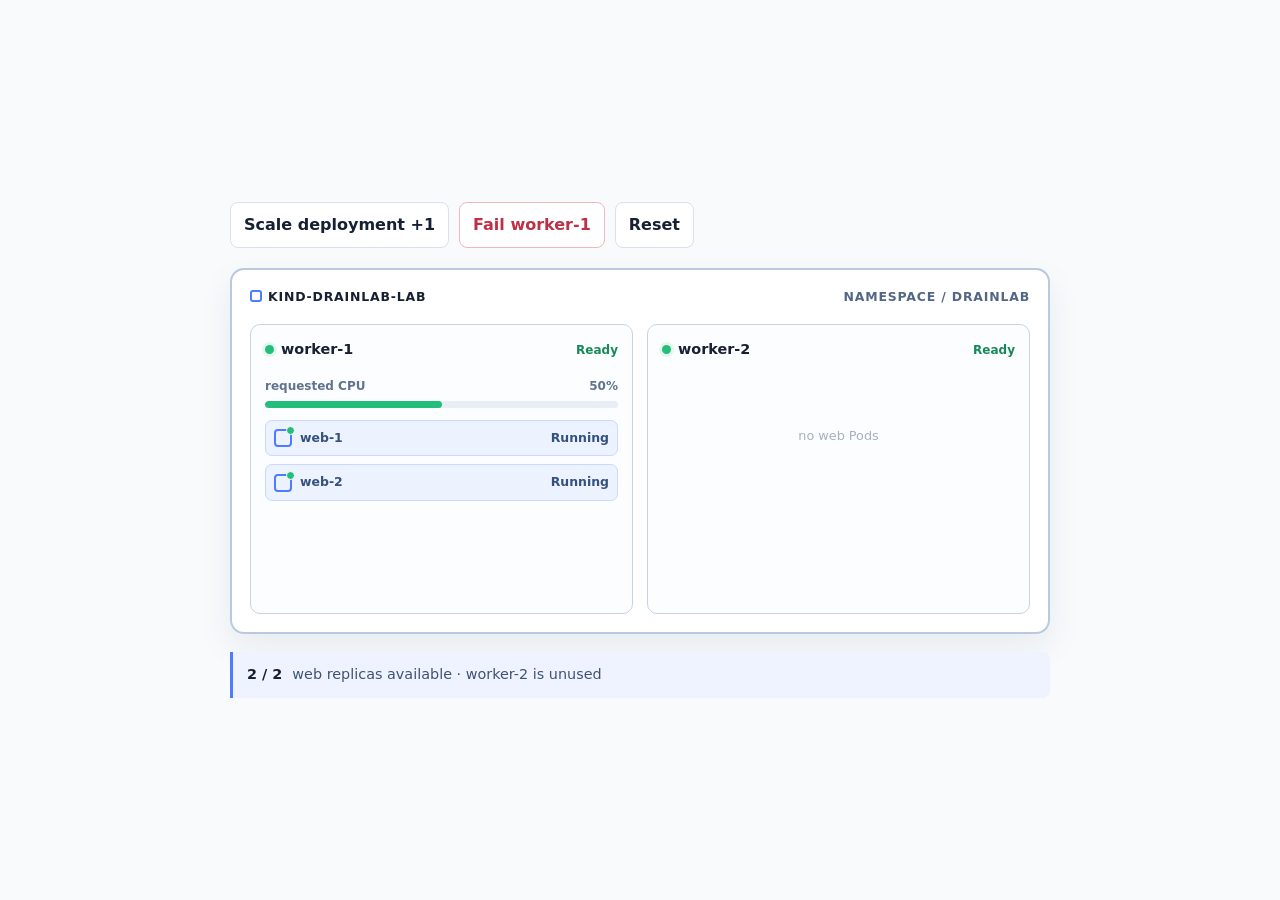
==== docs/lab-01/index.html @ 991c699e "feat: add Lab 01 GitHub Pages visual" ====
<!doctype html>
<html lang="en">
<head>
  <meta charset="utf-8">
  <meta name="viewport" content="width=device-width, initial-scale=1">
  <title>Two replicas are not automatically safe</title>
  <style>
    :root{--ink:#172033;--muted:#70809a;--line:#d9e1ec;--blue:#4f7cff;--blue-soft:#edf2ff;--green:#24bd7a;--red:#ef6074;--bg:#f8fafc}*{box-sizing:border-box}body{margin:0;min-height:100vh;display:grid;place-items:center;padding:32px;color:var(--ink);background:var(--bg);font:16px/1.5 Inter,ui-sans-serif,system-ui,sans-serif}main{width:min(820px,100%)}h1{margin:0;font-size:clamp(1.8rem,4vw,2.7rem);letter-spacing:-.055em}.sub{margin:5px 0 22px;color:var(--muted)}.controls{display:flex;flex-wrap:wrap;gap:10px;margin-bottom:20px}button{border:1px solid var(--line);border-radius:8px;padding:10px 13px;background:#fff;color:var(--ink);font:inherit;font-weight:720;cursor:pointer}button:hover{border-color:var(--blue);background:var(--blue-soft)}button.fail{border-color:#efb7c0;color:#bd3147}button.fail:hover{background:#fff0f2}button:disabled{opacity:.45;cursor:not-allowed}.cluster{padding:18px;border:2px solid #b9c9df;border-radius:14px;background:#fff;box-shadow:0 14px 35px rgba(31,47,73,.07)}.cluster-head{display:flex;justify-content:space-between;gap:12px;margin-bottom:17px;color:#526784;font-size:.78rem;font-weight:820;letter-spacing:.065em;text-transform:uppercase}.cluster-head strong{color:var(--ink)}.cluster-icon{display:inline-block;width:12px;height:12px;margin-right:6px;border:2px solid var(--blue);border-radius:3px;vertical-align:-1px}.nodes{display:grid;grid-template-columns:1fr 1fr;gap:14px}.node{min-height:290px;padding:14px;border:1.5px solid #c7d3e3;border-radius:10px;background:#fbfdff;transition:.25s}.node.failed{border-color:var(--red);background:#fff5f6;filter:saturate(.58)}.node-top{display:flex;align-items:center;justify-content:space-between;gap:8px}.node-name{display:flex;align-items:center;gap:7px;font-size:.9rem;font-weight:800}.node-dot{width:9px;height:9px;border-radius:50%;background:var(--green);box-shadow:0 0 0 3px #e5f8ef}.failed .node-dot{background:var(--red);box-shadow:0 0 0 3px #ffeaed}.node-state{color:#178957;font-size:.75rem;font-weight:750}.failed .node-state{color:#ca3c50}.load{margin:16px 0 12px}.load-label{display:flex;justify-content:space-between;color:#61738e;font-size:.75rem;font-weight:700}.bar{height:7px;margin-top:6px;overflow:hidden;border-radius:99px;background:#e8eef6}.fill{height:100%;border-radius:inherit;background:var(--green);transition:width .25s,background .25s}.fill.heavy{background:#f2a948}.fill.full{background:var(--red)}.pods{display:grid;gap:8px}.pod{display:flex;align-items:center;gap:8px;padding:8px;border:1px solid #cbd8ff;border-radius:7px;background:var(--blue-soft);color:#35517e;font-size:.78rem;font-weight:720}.pod-icon{position:relative;width:18px;height:18px;flex:0 0 18px;border:2px solid var(--blue);border-radius:4px}.pod-icon::after{content:"";position:absolute;right:-5px;top:-5px;width:7px;height:7px;border:1.5px solid #fff;border-radius:50%;background:var(--green)}.pod.unavailable{border-color:#e5adb6;background:#fff0f2;color:#a54454;text-decoration:line-through}.pod.unavailable .pod-icon{border-color:var(--red)}.pod.unavailable .pod-icon::after{background:var(--red)}.empty{display:grid;place-items:center;height:150px;color:#a5b0c1;font-size:.8rem}.status{display:flex;align-items:center;gap:10px;margin-top:18px;padding:12px 14px;border-left:3px solid var(--blue);border-radius:0 7px 7px 0;background:#eef3ff;color:#405373;font-size:.9rem}.status.down{border-color:var(--red);background:#fff0f2;color:#a63f50}.count{font-weight:850;color:var(--ink)}@media(max-width:620px){body{padding:20px}.nodes{grid-template-columns:1fr}.node{min-height:180px}}
  </style>
</head>
<body>
  <main>
    <div class="controls"><button id="scale">Scale deployment +1</button><button id="fail" class="fail">Fail worker-1</button><button id="reset">Reset</button></div>
    <section class="cluster">
      <div class="cluster-head"><strong><i class="cluster-icon"></i>kind-drainlab-lab</strong><span>namespace / drainlab</span></div>
      <div class="nodes">
        <article id="worker1" class="node"><div class="node-top"><div class="node-name"><i class="node-dot"></i>worker-1</div><span class="node-state">Ready</span></div><div class="load"><div class="load-label"><span>requested CPU</span><span id="load-text">50%</span></div><div class="bar"><div id="fill" class="fill" style="width:50%"></div></div></div><div id="pods" class="pods"></div></article>
        <article class="node"><div class="node-top"><div class="node-name"><i class="node-dot"></i>worker-2</div><span class="node-state">Ready</span></div><div class="empty">no web Pods</div></article>
      </div>
    </section>
    <div id="status" class="status"></div>
  </main>
  <script>
    const state={replicas:2,failed:false,max:4};const $=id=>document.getElementById(id);
    function render(){const percent=state.replicas*25;const pods=Array.from({length:state.replicas},(_,i)=>`<div class="pod ${state.failed?'unavailable':''}"><i class="pod-icon"></i>web-${i+1}<span style="margin-left:auto">${state.failed?'Unavailable':'Running'}</span></div>`).join('');$('pods').innerHTML=pods;$('load-text').textContent=`${percent}%`;$('fill').style.width=`${percent}%`;$('fill').className=`fill ${percent>=100?'full':percent>=75?'heavy':''}`;$('worker1').classList.toggle('failed',state.failed);$('worker1').querySelector('.node-state').textContent=state.failed?'NotReady':'Ready';$('scale').disabled=state.failed||state.replicas===state.max;$('fail').disabled=state.failed;const status=$('status');status.classList.toggle('down',state.failed);status.innerHTML=state.failed?`<strong>worker-1 failed</strong> · <span class="count">0 / ${state.replicas}</span> web replicas available`:`<span class="count">${state.replicas} / ${state.replicas}</span> web replicas available · worker-2 is unused`}
    $('scale').onclick=()=>{state.replicas++;render()};$('fail').onclick=()=>{state.failed=true;render()};$('reset').onclick=()=>{state.replicas=2;state.failed=false;render()};render();
  </script>
</body>
</html>
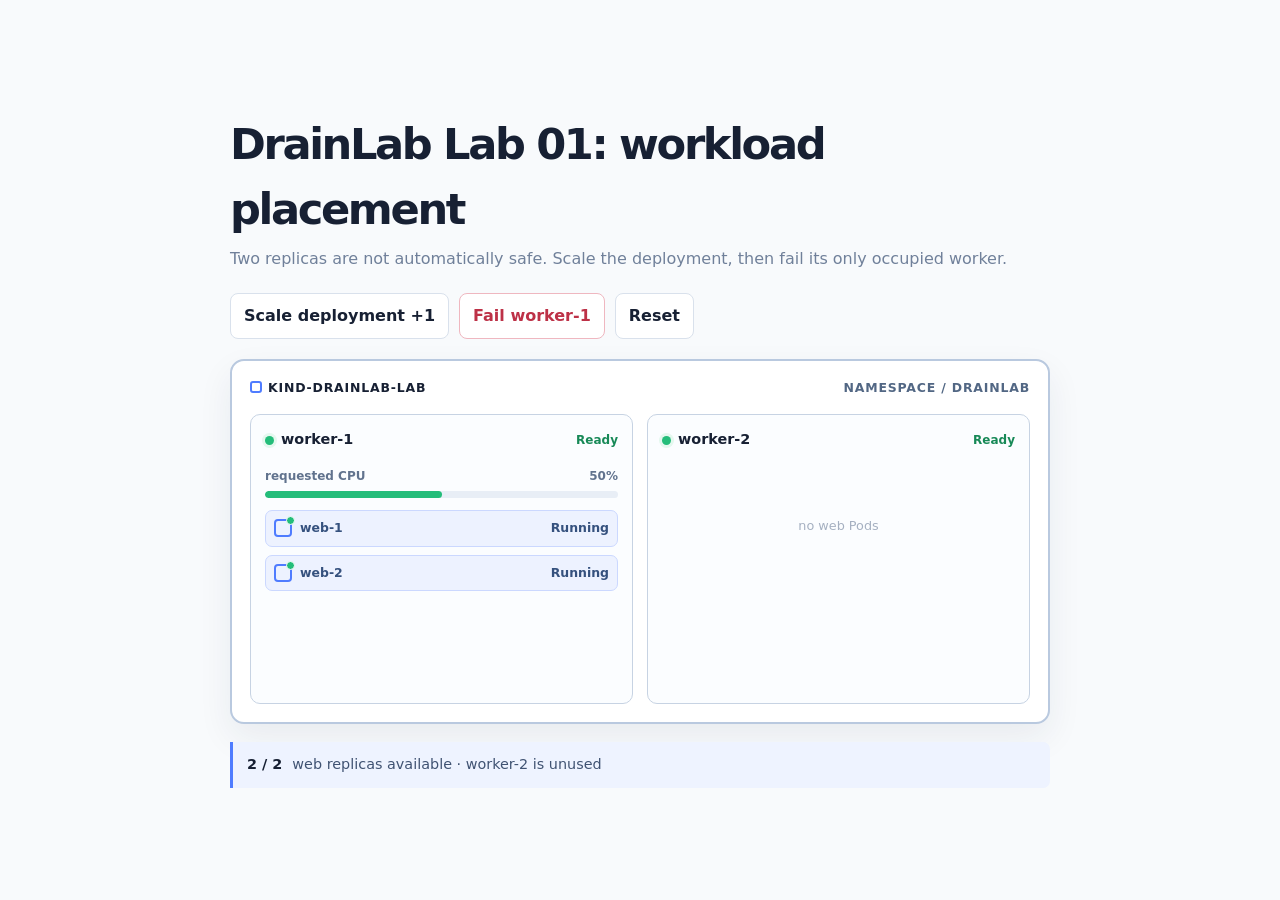
==== commit d85b4623: "feat: publish Lab 01 placement visualizer" ====
--- a/docs/lab-01/index.html
+++ b/docs/lab-01/index.html
@@ -1,29 +1,4 @@
 <!doctype html>
-<html lang="en">
-<head>
-  <meta charset="utf-8">
-  <meta name="viewport" content="width=device-width, initial-scale=1">
-  <title>Two replicas are not automatically safe</title>
-  <style>
-    :root{--ink:#172033;--muted:#70809a;--line:#d9e1ec;--blue:#4f7cff;--blue-soft:#edf2ff;--green:#24bd7a;--red:#ef6074;--bg:#f8fafc}*{box-sizing:border-box}body{margin:0;min-height:100vh;display:grid;place-items:center;padding:32px;color:var(--ink);background:var(--bg);font:16px/1.5 Inter,ui-sans-serif,system-ui,sans-serif}main{width:min(820px,100%)}h1{margin:0;font-size:clamp(1.8rem,4vw,2.7rem);letter-spacing:-.055em}.sub{margin:5px 0 22px;color:var(--muted)}.controls{display:flex;flex-wrap:wrap;gap:10px;margin-bottom:20px}button{border:1px solid var(--line);border-radius:8px;padding:10px 13px;background:#fff;color:var(--ink);font:inherit;font-weight:720;cursor:pointer}button:hover{border-color:var(--blue);background:var(--blue-soft)}button.fail{border-color:#efb7c0;color:#bd3147}button.fail:hover{background:#fff0f2}button:disabled{opacity:.45;cursor:not-allowed}.cluster{padding:18px;border:2px solid #b9c9df;border-radius:14px;background:#fff;box-shadow:0 14px 35px rgba(31,47,73,.07)}.cluster-head{display:flex;justify-content:space-between;gap:12px;margin-bottom:17px;color:#526784;font-size:.78rem;font-weight:820;letter-spacing:.065em;text-transform:uppercase}.cluster-head strong{color:var(--ink)}.cluster-icon{display:inline-block;width:12px;height:12px;margin-right:6px;border:2px solid var(--blue);border-radius:3px;vertical-align:-1px}.nodes{display:grid;grid-template-columns:1fr 1fr;gap:14px}.node{min-height:290px;padding:14px;border:1.5px solid #c7d3e3;border-radius:10px;background:#fbfdff;transition:.25s}.node.failed{border-color:var(--red);background:#fff5f6;filter:saturate(.58)}.node-top{display:flex;align-items:center;justify-content:space-between;gap:8px}.node-name{display:flex;align-items:center;gap:7px;font-size:.9rem;font-weight:800}.node-dot{width:9px;height:9px;border-radius:50%;background:var(--green);box-shadow:0 0 0 3px #e5f8ef}.failed .node-dot{background:var(--red);box-shadow:0 0 0 3px #ffeaed}.node-state{color:#178957;font-size:.75rem;font-weight:750}.failed .node-state{color:#ca3c50}.load{margin:16px 0 12px}.load-label{display:flex;justify-content:space-between;color:#61738e;font-size:.75rem;font-weight:700}.bar{height:7px;margin-top:6px;overflow:hidden;border-radius:99px;background:#e8eef6}.fill{height:100%;border-radius:inherit;background:var(--green);transition:width .25s,background .25s}.fill.heavy{background:#f2a948}.fill.full{background:var(--red)}.pods{display:grid;gap:8px}.pod{display:flex;align-items:center;gap:8px;padding:8px;border:1px solid #cbd8ff;border-radius:7px;background:var(--blue-soft);color:#35517e;font-size:.78rem;font-weight:720}.pod-icon{position:relative;width:18px;height:18px;flex:0 0 18px;border:2px solid var(--blue);border-radius:4px}.pod-icon::after{content:"";position:absolute;right:-5px;top:-5px;width:7px;height:7px;border:1.5px solid #fff;border-radius:50%;background:var(--green)}.pod.unavailable{border-color:#e5adb6;background:#fff0f2;color:#a54454;text-decoration:line-through}.pod.unavailable .pod-icon{border-color:var(--red)}.pod.unavailable .pod-icon::after{background:var(--red)}.empty{display:grid;place-items:center;height:150px;color:#a5b0c1;font-size:.8rem}.status{display:flex;align-items:center;gap:10px;margin-top:18px;padding:12px 14px;border-left:3px solid var(--blue);border-radius:0 7px 7px 0;background:#eef3ff;color:#405373;font-size:.9rem}.status.down{border-color:var(--red);background:#fff0f2;color:#a63f50}.count{font-weight:850;color:var(--ink)}@media(max-width:620px){body{padding:20px}.nodes{grid-template-columns:1fr}.node{min-height:180px}}
-  </style>
-</head>
-<body>
-  <main>
-    <div class="controls"><button id="scale">Scale deployment +1</button><button id="fail" class="fail">Fail worker-1</button><button id="reset">Reset</button></div>
-    <section class="cluster">
-      <div class="cluster-head"><strong><i class="cluster-icon"></i>kind-drainlab-lab</strong><span>namespace / drainlab</span></div>
-      <div class="nodes">
-        <article id="worker1" class="node"><div class="node-top"><div class="node-name"><i class="node-dot"></i>worker-1</div><span class="node-state">Ready</span></div><div class="load"><div class="load-label"><span>requested CPU</span><span id="load-text">50%</span></div><div class="bar"><div id="fill" class="fill" style="width:50%"></div></div></div><div id="pods" class="pods"></div></article>
-        <article class="node"><div class="node-top"><div class="node-name"><i class="node-dot"></i>worker-2</div><span class="node-state">Ready</span></div><div class="empty">no web Pods</div></article>
-      </div>
-    </section>
-    <div id="status" class="status"></div>
-  </main>
-  <script>
-    const state={replicas:2,failed:false,max:4};const $=id=>document.getElementById(id);
-    function render(){const percent=state.replicas*25;const pods=Array.from({length:state.replicas},(_,i)=>`<div class="pod ${state.failed?'unavailable':''}"><i class="pod-icon"></i>web-${i+1}<span style="margin-left:auto">${state.failed?'Unavailable':'Running'}</span></div>`).join('');$('pods').innerHTML=pods;$('load-text').textContent=`${percent}%`;$('fill').style.width=`${percent}%`;$('fill').className=`fill ${percent>=100?'full':percent>=75?'heavy':''}`;$('worker1').classList.toggle('failed',state.failed);$('worker1').querySelector('.node-state').textContent=state.failed?'NotReady':'Ready';$('scale').disabled=state.failed||state.replicas===state.max;$('fail').disabled=state.failed;const status=$('status');status.classList.toggle('down',state.failed);status.innerHTML=state.failed?`<strong>worker-1 failed</strong> · <span class="count">0 / ${state.replicas}</span> web replicas available`:`<span class="count">${state.replicas} / ${state.replicas}</span> web replicas available · worker-2 is unused`}
-    $('scale').onclick=()=>{state.replicas++;render()};$('fail').onclick=()=>{state.failed=true;render()};$('reset').onclick=()=>{state.replicas=2;state.failed=false;render()};render();
-  </script>
-</body>
-</html>
+<meta http-equiv="refresh" content="0; url=../visualization.html">
+<title>DrainLab Lab 01 · Workload placement visualizer</title>
+<a href="../visualization.html">Open the Lab 01 placement visualizer</a>
